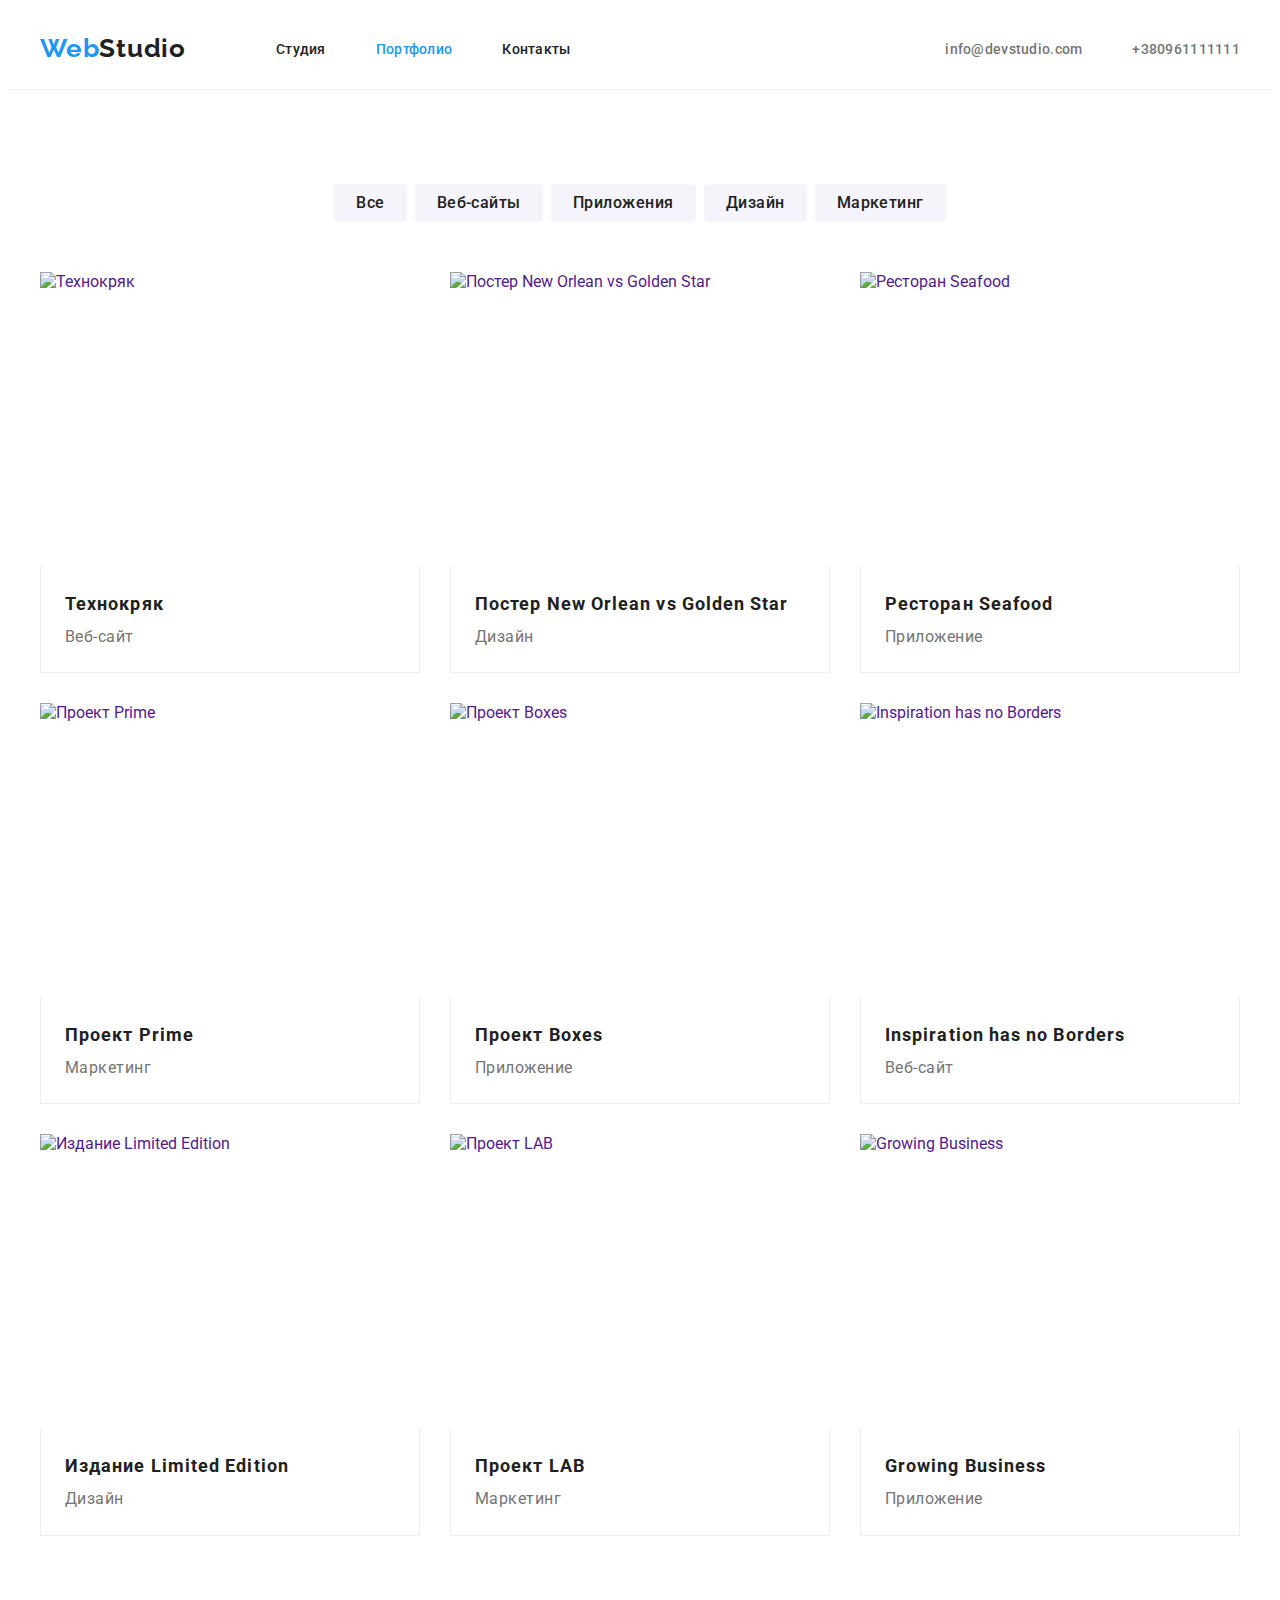
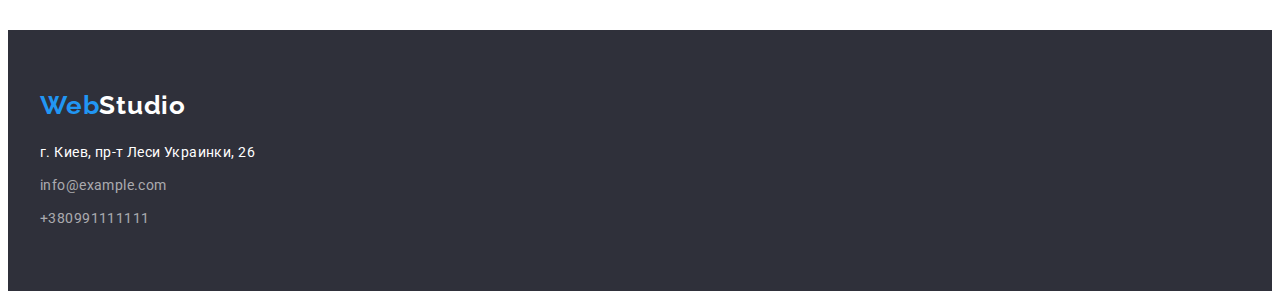
==== portfolio.html @ f522e21b "sprite" ====
<!DOCTYPE html>
<html lang="ru">
<head>
    <meta charset="UTF-8" />
    <meta http-equiv="X-UA-Compatible" content="IE=edge" />
    <meta name="viewport" content="width=device-width, initial-scale=1.0" />
    <title>WebStudio</title>
    <link rel="preconnect" href="https://fonts.gstatic.com" />
    <link
        href="https://fonts.googleapis.com/css2?family=Raleway:wght@700&family=Roboto:wght@400;500;700;900&display=swap"
        rel="stylesheet" />
    <link rel="stylesheet" href="https://cdnjs.cloudflare.com/ajax/libs/modern-normalize/1.1.0/modern-normalize.min.css"
        integrity="sha512-wpPYUAdjBVSE4KJnH1VR1HeZfpl1ub8YT/NKx4PuQ5NmX2tKuGu6U/JRp5y+Y8XG2tV+wKQpNHVUX03MfMFn9Q=="
        crossorigin="anonymous" referrerpolicy="no-referrer" />
    <link rel="stylesheet" href="./css/style.css" />
    
</head>

<body>
    <!-- Шапка сайта -->
    <header class="header">
        <div class="container header-container">
            <nav class="navigation">
                <a href="./index.html" class="logo link"> <span class="span-logo">Web</span>Studio</a>
                <ul class="menu">
                    <li class="menu-item list"><a class="menu-link link" href="./index.html">Студия</a></li>
                    <li class="menu-item list"><a class="menu-link current link" href="./portfolio.html">Портфолио</a></li>
                    <li class="menu-item list"><a class="menu-link link" href="">Контакты</a></li>
                </ul>
            </nav>
            <ul class="address-contaiter">
                <li class="address-item list"><a class="mail-link link" href="info@devstudio.com">info@devstudio.com</a>
                </li>
                <li class="address-item list"><a class="tel-link link" href="tel:+380961111111">+380961111111</a></li>
            </ul>
        </div>
    </header>
    <main>
        <!--Наши работы-->
        <section class="portfolio section">
            <div class="container portfolio-container">
                <h1 hidden>Наши работы</h1>
                <ul class="filter-list">
                    <li class="filter-item list">
                        <button class="filter-button" type="button">Все</button>
                    </li>
                    <li class="filter-item list">
                        <button class="filter-button" type="button">Веб-сайты</button>
                    </li>
                    <li class="filter-item list">
                        <button class="filter-button" type="button">Приложения</button>
                    </li>
                    <li class="filter-item list">
                        <button class="filter-button" type="button">Дизайн</button>
                    </li>
                    <li class="filter-item list">
                        <button class="filter-button" type="button">Маркетинг</button>
                    </li>
                </ul>
                <ul class="project-list">
                    <li class="project-item list">
                        <a class="project-link link" href="">
                            <img class="project-image" src="./img/portfolio1.jpg" alt="Технокряк" width="370" height="294">
                            <div class="project-item-content">
                                <h2 class="project-title">Технокряк</h2>
                                <p class="project-decr">Веб-сайт</p>
                            </div>
                        </a>
                    </li>
                    <li class="project-item list">
                        <a class="project-link link" href="">
                            <img class="project-image" src="./img/portfolio2.jpg" alt="Постер New Orlean vs Golden Star" width="370"
                                height="294">
                            <div class="project-item-content">
                                <h2 class="project-title">Постер <span lang="en">New Orlean vs Golden Star</span></h2>
                                <p class="project-decr">Дизайн</p>
                            </div>   
                        </a>
                    </li>
                    <li class="project-item list">
                        <a class="project-link link" href="">
                            <img class="project-image" src="./img/portfolio3.jpg" alt="Ресторан Seafood" width="370" height="294">
                            <div class="project-item-content">
                                <h2 class="project-title">Ресторан <span lang="en">Seafood</span></h2>
                                <p class="project-decr">Приложение</p>
                            </div>
                        </a>
                    </li>
                    <li class="project-item list">
                        <a class="project-link link" href="">
                            <img class="project-image" src="./img/portfolio4.jpg" alt="Проект Prime" width="370" height="294">
                            <div class="project-item-content">
                                <h2 class="project-title">Проект <span lang="en">Prime</span></h2>
                                <p class="project-decr">Маркетинг</p>
                                </a>
                            </div>
                    </li>
                    <li class="project-item list">
                        <a class="project-link link" href="">
                            <img class="project-image" src="./img/portfolio5.jpg" alt="Проект Boxes" width="370" height="294">
                            <div class="project-item-content">
                                <h2 class="project-title">Проект <span lang="en">Boxes</span></h2>
                                <p class="project-decr">Приложение</p>
                            </div>
                        </a>
                    </li>
                    <li class="project-item list">
                        <a class="project-link link" href="">
                            <img class="project-image" src="./img/portfolio6.jpg" alt="Inspiration has no Borders" width="370"
                                height="294">
                            <div class="project-item-content">
                                <h2 class="project-title" lang="en">Inspiration has no Borders</h2>
                                <p class="project-decr">Веб-сайт</p>
                            </div>      
                        </a>
                    </li>
                    <li class="project-item list">
                        <a class="project-link link" href="">
                            <img class="project-image" src="./img/portfolio7.jpg" alt="Издание Limited Edition" width="370"
                                height="294">
                            <div class="project-item-content">
                                <h2 class="project-title">Издание <span lang="en">Limited Edition</span></h2>
                                <p class="project-decr">Дизайн</p>
                            </div>    
                        </a>
                    </li>
                    <li class="project-item list">
                        <a class="project-link link" href="">
                            <img class="project-image" src="./img/portfolio8.jpg" alt="Проект LAB" width="370" height="294">
                            <div class="project-item-content">
                                <h2 class="project-title">Проект <span lang="en">LAB</span></h2>
                                <p class="project-decr">Маркетинг</p>
                            </div>
                        </a>
                    </li>
                    <li class="project-item list">
                        <a class="project-link link" href="">
                            <img class="project-image" src="./img/portfolio9.jpg" alt="Growing Business" width="370" height="294">
                            <div class="project-item-content">
                                <h2 class="project-title" lang="en">Growing Business</h2>
                                <p class="project-decr">Приложение</p>
                            </div>
                        </a>
                    </li>
                </ul>
            </div>
        </section>
    </main>
    <footer class="footer">
        <div class="container">
            <a class="logo-footer link" href="./index.html"> <span class="span-logo">Web</span>Studio</a>
            <address class="address">
                <ul class="address-list list">
                    <li class="address-item-footer">
                        <a class="location link" href="https://goo.gl/maps/w3A9TipmiTjofu6cA" target="_blank"
                            rel="noopener noreferrer">г.
                            Киев, пр-т Леси Украинки, 26</a>
                    </li>
                    <li class="address-item-footer"><a class="address-link link"
                            href="info@example.com">info@example.com</a></li>
                    <li class="address-item-footer"><a class="address-link link" href="+380991111111">+380991111111</a></li>
                </ul>
            </address>
        </div>
    </footer>
    </body>
    </html>
---- css/style.css ----
:root {
  --ptimary-text-color: #757575;
  --title-text-color: #212121;
  --accent-color: #2196f3;
  --primary-white-color: #ffffff;
  --main-font: Roboto, sans-serif;
  --dark-grey-background-color: #2f303a;
  --light-grey-background-color: #f5f4fa;
  --rgba-grey-color: rgba(255, 255, 255, 0.6);
  --list-gap: 30px;
}

.link {
  text-decoration: none;
}

.list {
  margin: 0;
  padding: 0;
  list-style: none;
}

h1,
h2,
h3,
h4,
h5,
h6,
p {
  margin-top: 0px;
  margin-bottom: 0px;
}

ul,
ol {
  margin-top: 0px;
  margin-bottom: 0px;
  padding-left: 0px;
}

img {
  display: block;
}

body {
  color: var(--ptimary-text-color);
  background-color: var(--primary-white-color);
  font-family: var(--main-font);
}
/* ====COMPONENTS==== */
.container {
  width: 1200px;
  margin: 0 auto;
  padding-left: 15px;
  padding-right: 15px;
}

.section {
  padding-top: 94px;
  padding-bottom: 94px;
}

.section-title {
  color: var(--title-text-color);
  font-weight: 700;
  font-size: 36px;
  line-height: 1.17;
  letter-spacing: 0.03em;
  margin-bottom: 50px;
  text-align: center;
}

/*====Header====*/
.header {
  padding-top: 25px;
  padding-bottom: 25px;
  border-bottom: 1px solid #ececec;
}

.header-container {
  display: flex;
  align-items: center;
  justify-content: space-between;
}

.navigation {
  display: flex;
  align-items: center;
}

.menu {
  display: flex;
  align-items: center;
}

.menu-item:not(:last-child) {
  margin-right: 50px;
}

.address-contaiter {
  display: flex;
  align-items: center;
}

.address-item:not(:last-child) {
  margin-right: 50px;
}

.logo {
  color: var(--title-text-color);
  font-family: Raleway, sans-serif;
  font-weight: 700;
  font-size: 26px;
  line-height: 1.2;
  letter-spacing: 0.03em;
  margin-right: 90px;
}

.span-logo {
  color: var(--accent-color);
}

.menu-link {
  color: var(--title-text-color);
  font-weight: 500;
  font-size: 14px;
  line-height: 1.14;
  letter-spacing: 0.02em;
}

.menu-link.current {
  color: var(--accent-color);
}

.menu-link:hover,
.menu-link:focus {
  color: var(--accent-color);
}

.mail-link {
  color: var(--ptimary-text-color);
  font-weight: 500;
  font-size: 14px;
  line-height: 1.14;
  letter-spacing: 0.02em;
}

.mail-link:hover,
.mail-link:focus {
  color: var(--accent-color);
}

.tel-link {
  color: var(--ptimary-text-color);
  font-weight: 500;
  font-size: 14px;
  line-height: 1.14;
  letter-spacing: 0.02em;
}

.tel-link:hover,
.tel-link:focus {
  color: var(--accent-color);
}
/* ====END Header==== */
/*====Hero====*/
.hero {
  background-color: var(--dark-grey-background-color);
  text-align: center;
  padding-top: 200px;
  padding-bottom: 200px;
}

.hero-title {
  color: var(--primary-white-color);
  font-weight: 900;
  font-size: 44px;
  line-height: 1.36;
  letter-spacing: 0.06em;
  text-transform: uppercase;
  max-width: 696px;
  margin: 0 auto;
  margin-bottom: 30px;
}

.modal-btn {
  font-weight: 700;
  font-size: 16px;
  line-height: 1.88;
  letter-spacing: 0.06em;
  background-color: var(--accent-color);
  color: var(--primary-white-color);
  cursor: pointer;
  font-family: inherit;
  text-align: center;
  border: none;
  border-radius: 4px;
  padding: 10px 30px;
}

.modal-btn:hover,
.modal-btn:focus {
  background-color: var(--accent-color);
  color: var(--primary-white-color);
}
/* ====End Hero====*/

/* ====Advantages section==== */

.advantages-list {
  display: flex;
  flex-wrap: wrap;
  margin-left: calc(-1 * var(--list-gap));
  margin-top: calc(-1 * var(--list-gap));
}

.advantages-item {
  margin-left: var(--list-gap);
  margin-top: var(--list-gap);
  flex-basis: calc((100% - 4 * var(--list-gap)) / 4);
}

.advantages-title {
  font-weight: 700;
  font-size: 14px;
  line-height: 1.14;
  letter-spacing: 0.03em;
  color: var(--title-text-color);
  text-transform: uppercase;
  margin-bottom: 10px;
}

.advantages-discription {
  font-weight: 400;
  font-size: 14px;
  line-height: 1.71;
  letter-spacing: 0.03em;
  color: var(--ptimary-text-color);
}
/* ====End Advantages section==== */

/* ====Servise section==== */
.servise-section {
  padding-top: 0px;
}
.servise-list {
  display: flex;
  flex-wrap: wrap;
  margin-left: -30px;
  margin-top: -30px;
}

.servise-item {
  margin-left: 30px;
  margin-top: 30px;
  flex-basis: calc((100% - 90px) / 3);
}

/* ====End Servise section==== */

/* ====Team section===== */
.team-list {
  display: flex;
  flex-wrap: wrap;
  margin-left: calc(-1 * var(--list-gap));
  margin-top: calc(-1 * var(--list-gap));
}

.team-item {
  background-color: var(--primary-white-color);
  display: block;
  margin-left: var(--list-gap);
  margin-top: var(--list-gap);
  flex-basis: calc((100% - 4 * var(--list-gap)) / 4);
  text-align: center;
  border-radius: 0px 0px 4px 4px;
  box-shadow: 0px 1px 3px rgba(0, 0, 0, 0.12), 0px 1px 1px rgba(0, 0, 0, 0.14),
    0px 2px 1px rgba(0, 0, 0, 0.2);
}

.team-section {
  background-color: var(--light-grey-background-color);
}

.team-item-contant {
  padding-top: 30px;
  padding-bottom: 30px;
}

.mamber-name {
  font-weight: 500;
  font-size: 16px;
  line-height: 1.19;
  letter-spacing: 0.03em;
  color: var(--title-text-color);
  margin-bottom: 10px;
}

.mamber-profession {
  font-weight: 400;
  font-size: 16px;
  line-height: 1.19;
  letter-spacing: 0.03em;
}
/*====End Team section====*/

/* ====Footer==== */
.footer {
  background-color: var(--dark-grey-background-color);
  padding-top: 60px;
  padding-bottom: 60px;
  margin-right: auto;
}

.logo-footer {
  display: block;
  color: var(--primary-white-color);
  font-family: Raleway, sans-serif;
  font-weight: 700;
  font-size: 26px;
  line-height: 1.2;
  letter-spacing: 0.03em;
  margin-bottom: 20px;
}

.span-logo {
  color: var(--accent-color);
}

.address-link {
  color: var(--rgba-grey-color);
  font-style: normal;
  font-weight: 400;
  font-size: 14px;
  line-height: 1.71;
  letter-spacing: 0.03em;
}

.address-item-footer:not(:last-child) {
  margin-bottom: 9px;
}

.location {
  color: var(--primary-white-color);
  font-style: normal;
  font-weight: 400;
  font-size: 14px;
  line-height: 1.71;
  letter-spacing: 0.03em;
  margin-bottom: 9px;
}
/* ====End Footer==== */

/* Portfolio */
/*====Portfolio section==== */
.filter-list {
  display: flex;
  justify-content: center;
  margin-bottom: 50px;
}

.filter-button {
  color: var(--title-text-color);
  background-color: var(--light-grey-background-color);
  font-family: inherit;
  font-weight: 500;
  font-size: 16px;
  line-height: 1.63;
  letter-spacing: 0.03em;
  text-align: center;
  cursor: pointer;
  padding: 6px 22px;
  border: none;
  border-radius: 4px;
}

.filter-item:not(:last-child) {
  margin-right: 8px;
}

.filter-button:hover,
.filter-button:focus {
  color: var(--primary-white-color);
  background-color: var(--accent-color);
}

.project-list {
  display: flex;
  flex-wrap: wrap;
  text-align: left;
  margin-left: calc(-1 * var(--list-gap));
  margin-top: calc(-1 * var(--list-gap));
}

.project-item {
  margin-left: var(--list-gap);
  margin-top: var(--list-gap);
  flex-basis: calc((100% - 3 * var(--list-gap)) / 3);
  background-color: var(--primary-white-color);
}

.project-item-content {
  padding: 20px 24px;
  border-right: 1px solid #eeeeee;
  border-bottom: 1px solid #eeeeee;
  border-left: 1px solid #eeeeee;
}

.project-title {
  color: var(--title-text-color);
  font-weight: 700;
  font-size: 18px;
  line-height: 2;
  letter-spacing: 0.06em;
}

.project-decr {
  color: var(--ptimary-text-color);
  font-weight: 400;
  font-size: 16px;
  line-height: 1.88;
  letter-spacing: 0.03em;
}
/*====End Portfolio section==== */
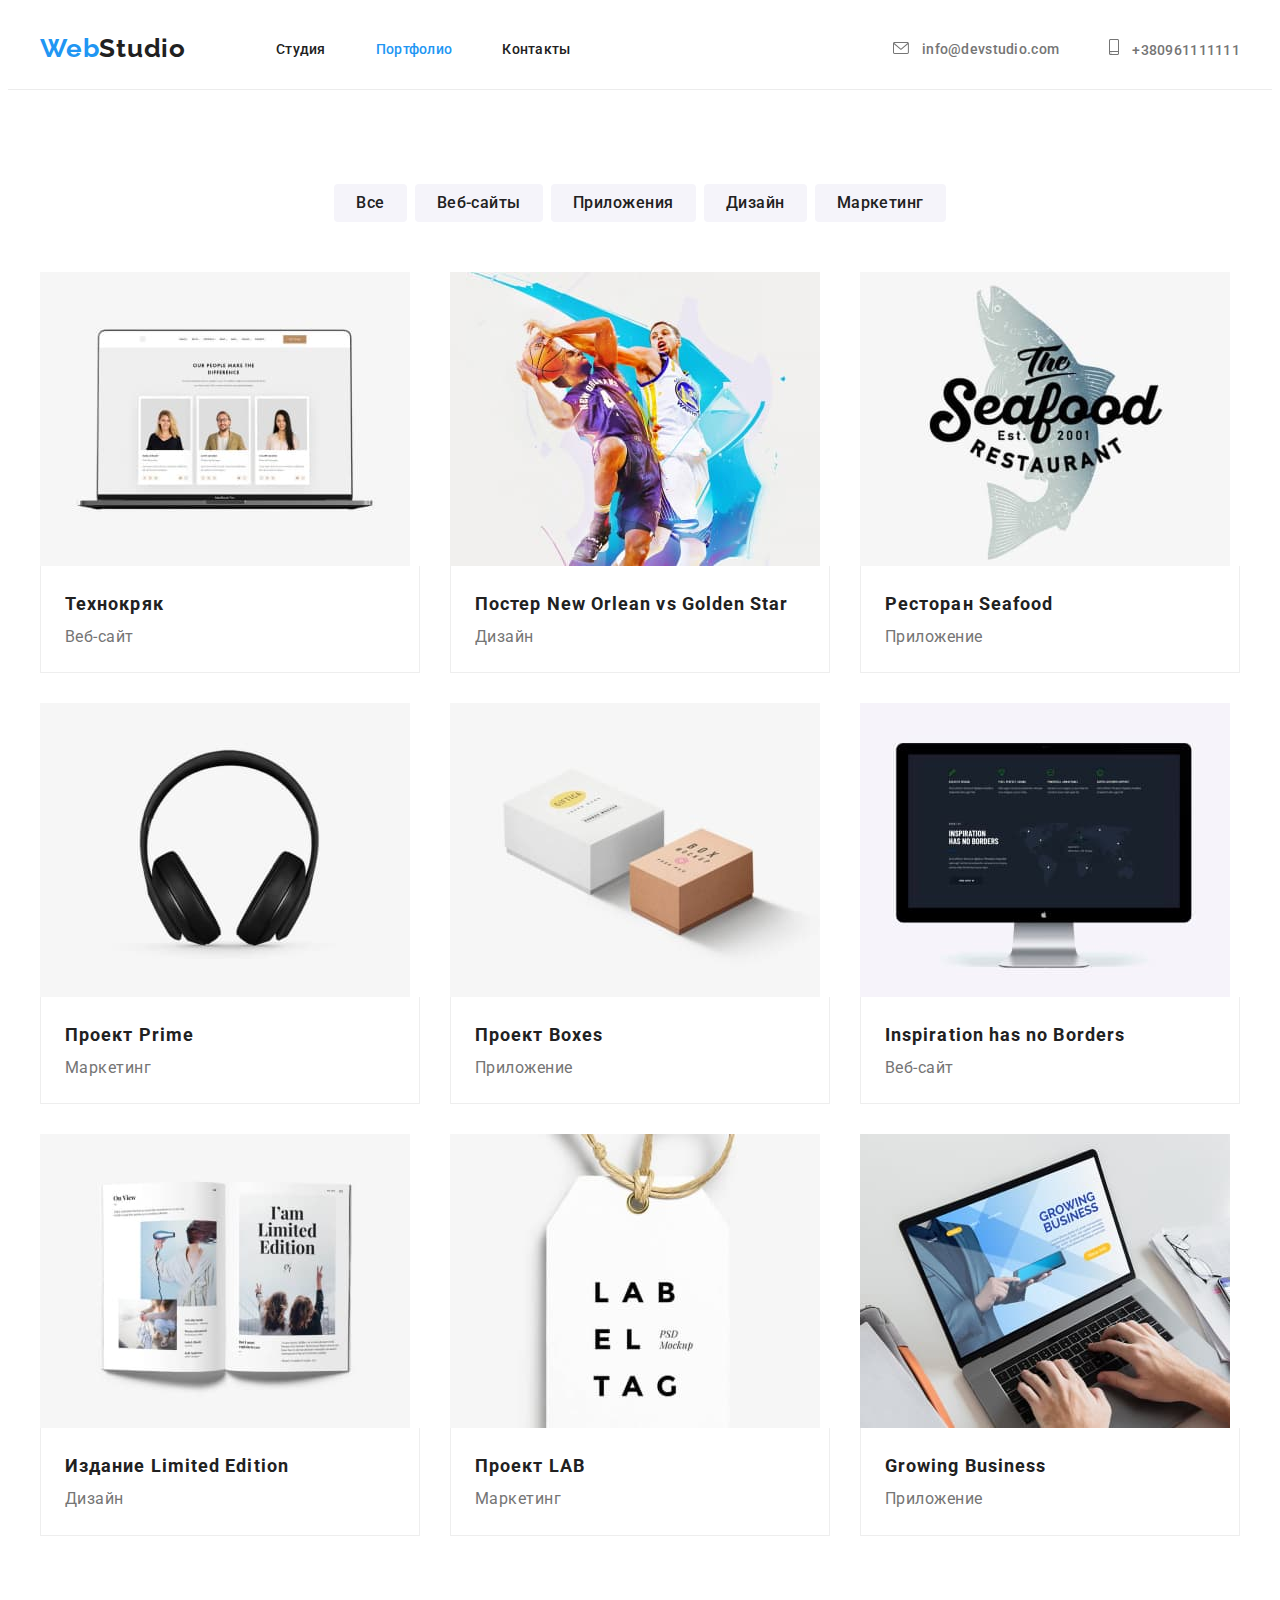
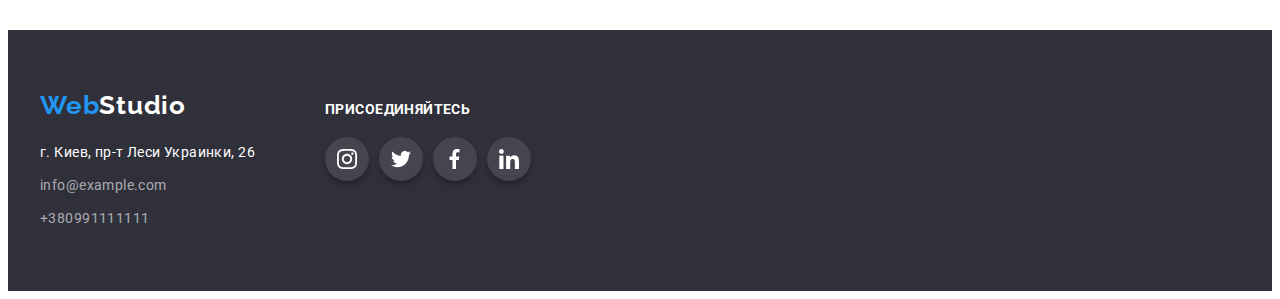
==== commit e8d29182: "задает оформление иконок и декоративных эффектов" ====
--- a/portfolio.html
+++ b/portfolio.html
@@ -15,25 +15,33 @@
     <link rel="stylesheet" href="./css/style.css" />
     
 </head>
-
 <body>
-    <!-- Шапка сайта -->
+    <!--Шапка-->
     <header class="header">
-        <div class="container header-container">
-            <nav class="navigation">
-                <a href="./index.html" class="logo link"> <span class="span-logo">Web</span>Studio</a>
-                <ul class="menu">
-                    <li class="menu-item list"><a class="menu-link link" href="./index.html">Студия</a></li>
-                    <li class="menu-item list"><a class="menu-link current link" href="./portfolio.html">Портфолио</a></li>
-                    <li class="menu-item list"><a class="menu-link link" href="">Контакты</a></li>
-                </ul>
-            </nav>
-            <ul class="address-contaiter">
-                <li class="address-item list"><a class="mail-link link" href="info@devstudio.com">info@devstudio.com</a>
-                </li>
-                <li class="address-item list"><a class="tel-link link" href="tel:+380961111111">+380961111111</a></li>
+    <div class="container header-container">
+        <nav class="navigation">
+            <a href="./index.html" class="logo link"> <span class="span-logo">Web</span>Studio</a>
+            <ul class="menu">
+                <li class="menu-item list"><a class="menu-link link" href="./index.html">Студия</a></li>
+                <li class="menu-item list"><a class="menu-link current link" href="./portfolio.html">Портфолио</a></li>
+                <li class="menu-item list"><a class="menu-link link" href="">Контакты</a></li>
             </ul>
-        </div>
+        </nav>
+        <ul class="address-contaiter">
+            <li class="address-item list"><a class="mail-link link" href="info@devstudio.com">
+                    <svg class="mail-icon">
+                        <use href="./img/sprite.svg#icon-envelope"></use>
+                    </svg> info@devstudio.com
+                </a>
+            </li>
+            <li class="address-item list">
+                <a class="tel-link link" href="tel:+380961111111">
+                    <svg class="phone-icon">
+                        <use href="./img/sprite.svg#icon-smartphone"></use>
+                    </svg> +380961111111</a>
+            </li>
+        </ul>
+    </div>
     </header>
     <main>
         <!--Наши работы-->
@@ -147,20 +155,56 @@
         </section>
     </main>
     <footer class="footer">
-        <div class="container">
-            <a class="logo-footer link" href="./index.html"> <span class="span-logo">Web</span>Studio</a>
-            <address class="address">
-                <ul class="address-list list">
-                    <li class="address-item-footer">
-                        <a class="location link" href="https://goo.gl/maps/w3A9TipmiTjofu6cA" target="_blank"
-                            rel="noopener noreferrer">г.
-                            Киев, пр-т Леси Украинки, 26</a>
-                    </li>
-                    <li class="address-item-footer"><a class="address-link link"
-                            href="info@example.com">info@example.com</a></li>
-                    <li class="address-item-footer"><a class="address-link link" href="+380991111111">+380991111111</a></li>
+        <div class="container footer-container">
+            <div class="fooder-logo-address">
+                <a class="logo-footer link" href="./index.html"> <span class="span-logo">Web</span>Studio</a>
+                <address class="address">
+                    <ul class="address-list list">
+                        <li class="address-item-footer">
+                            <a class="location link" href="https://goo.gl/maps/w3A9TipmiTjofu6cA" target="_blank"
+                                rel="noopener noreferrer">г.
+                                Киев, пр-т Леси Украинки, 26</a>
+                        </li>
+                        <li class="address-item-footer"><a class="address-link link"
+                                href="info@example.com">info@example.com</a></li>
+                        <li class="address-item-footer"><a class="address-link link" href="+380991111111">+380991111111</a>
+                        </li>
+                    </ul>
+                </address>
+            </div>
+            <div class="footer-social">
+                <h3 class="footer-social-list-title">Присоединяйтесь</h3>
+                <ul class="footer-social-list list">
+                    <li class="footer-social-list-item">
+                        <a href="" class="footer-social-list-link">
+                            <svg class="footer-social-list-icon">
+                                <use href="./img/sprite.svg#icon-instagram"></use>
+                            </svg>
+                        </a>
+                    </li>
+                    <li class="footer-social-list-item">
+                        <a href="" class="footer-social-list-link">
+                            <svg class="footer-social-list-icon">
+                                <use href="./img/sprite.svg#icon-twitter"></use>
+                            </svg>
+                        </a>
+                    </li>
+                    <li class="footer-social-list-item">
+                        <a href="" class="footer-social-list-link">
+                            <svg class="footer-social-list-icon">
+                                <use href="./img/sprite.svg#icon-facebook"></use>
+                            </svg>
+                        </a>
+                    </li>
+                    <li class="footer-social-list-item">
+                        <a href="" class="footer-social-list-link">
+                            <svg class="footer-social-list-icon">
+                                <use href="./img/sprite.svg#icon-linkedin"></use>
+                            </svg>
+                        </a>
+                    </li>
                 </ul>
-            </address>
+            </div>
         </div>
     </footer>
     </body>
--- a/css/style.css
+++ b/css/style.css
@@ -145,30 +145,60 @@
   letter-spacing: 0.02em;
 }
 
+.tel-link {
+  color: var(--ptimary-text-color);
+  font-weight: 500;
+  font-size: 14px;
+  line-height: 1.14;
+  letter-spacing: 0.02em;
+}
+
 .mail-link:hover,
 .mail-link:focus {
   color: var(--accent-color);
 }
 
-.tel-link {
-  color: var(--ptimary-text-color);
-  font-weight: 500;
-  font-size: 14px;
-  line-height: 1.14;
-  letter-spacing: 0.02em;
-}
-
 .tel-link:hover,
 .tel-link:focus {
   color: var(--accent-color);
 }
+
+.phone-icon {
+  width: 10px;
+  height: 16px;
+  margin-right: 10px;
+  fill: currentColor;
+}
+
+.mail-icon {
+  width: 16px;
+  height: 12px;
+  margin-right: 10px;
+  fill: currentColor;
+}
+
+.phone-icon:hover,
+.phone-icon:focus {
+  fill: var(--accent-color);
+}
+
 /* ====END Header==== */
+
 /*====Hero====*/
 .hero {
+  max-width: 1600px;
+  height: 600px;
+  background-image: linear-gradient(rgba(47, 48, 58, 0.4), rgba(47, 48, 58, 0.4)),
+    url('../img/hero-bg.jpg');
+  background-repeat: no-repeat;
+  background-size: cover;
+  background-position: center;
   background-color: var(--dark-grey-background-color);
   text-align: center;
   padding-top: 200px;
   padding-bottom: 200px;
+  margin-left: auto;
+  margin-right: auto;
 }
 
 .hero-title {
@@ -206,6 +236,21 @@
 /* ====End Hero====*/
 
 /* ====Advantages section==== */
+
+.advantages-icon {
+  display: flex;
+  justify-content: center;
+  align-items: center;
+  width: 270px;
+  height: 120px;
+  background-color: #f5f4fa;
+  margin-bottom: 30px;
+}
+
+.advantages-icon-item {
+  width: 70px;
+  height: 70px;
+}
 
 .advantages-list {
   display: flex;
@@ -280,11 +325,40 @@
 
 .team-section {
   background-color: var(--light-grey-background-color);
+  padding-bottom: 94px;
+}
+
+.social-list {
+  display: flex;
+  justify-content: space-between;
 }
 
 .team-item-contant {
   padding-top: 30px;
   padding-bottom: 30px;
+  padding-right: 32px;
+  padding-left: 32px;
+}
+
+.social-list-link {
+  display: flex;
+  justify-content: center;
+  align-items: center;
+  width: 44px;
+  height: 44px;
+  border-radius: 50%;
+  fill: #afb1b8;
+}
+
+.social-list-link:hover,
+.social-list-link:focus {
+  background-color: var(--accent-color);
+  fill: #ffffff;
+}
+
+.social-list-icon {
+  width: 20px;
+  height: 20px;
 }
 
 .mamber-name {
@@ -301,8 +375,34 @@
   font-size: 16px;
   line-height: 1.19;
   letter-spacing: 0.03em;
+  margin-bottom: 16px;
 }
 /*====End Team section====*/
+
+/*====Clients====*/
+.clients-list {
+  display: flex;
+  justify-content: space-between;
+}
+
+.clients-link {
+  display: flex;
+  justify-content: center;
+  align-items: center;
+  border: 1px solid rgba(175, 177, 184, 1);
+  width: 170px;
+  height: 92px;
+  border-radius: 4px;
+  fill: #afb1b8;
+}
+
+.clients-link:focus,
+.clients-link:hover {
+  border: 1px solid var(--accent-color);
+  fill: var(--accent-color);
+}
+
+/*====END Clients====*/
 
 /* ====Footer==== */
 .footer {
@@ -349,6 +449,62 @@
   letter-spacing: 0.03em;
   margin-bottom: 9px;
 }
+
+.footer-social-list-title {
+  font-weight: 700;
+  font-size: 14px;
+  line-height: 1.14;
+  letter-spacing: 0.03em;
+  color: var(--primary-white-color);
+  text-transform: uppercase;
+  margin-bottom: 20px;
+}
+
+.footer-container {
+  display: flex;
+  align-items: baseline;
+}
+
+.footer-social-list-icon {
+  width: 20px;
+  height: 20px;
+}
+.fooder-logo-address {
+  display: flex;
+  flex-direction: column;
+}
+.footer-social {
+  display: flex;
+  flex-direction: column;
+  margin-left: 70px;
+}
+.footer-social-list {
+  display: flex;
+  align-items: center;
+  justify-content: flex-start;
+}
+
+.footer-social-list-item:not(:last-child) {
+  margin-right: 10px;
+}
+
+.footer-social-list-link {
+  display: flex;
+  justify-content: center;
+  align-items: center;
+  width: 44px;
+  height: 44px;
+  border-radius: 50%;
+  fill: #ffffff;
+  box-shadow: 0px 4px 4px 0px rgba(0, 0, 0, 0.25);
+  background-color: #44454e;
+}
+
+.footer-social-list-link:hover,
+.footer-social-list-link:focus {
+  background-color: var(--accent-color);
+  fill: #ffffff;
+}
 /* ====End Footer==== */
 
 /* Portfolio */
@@ -382,6 +538,7 @@
 .filter-button:focus {
   color: var(--primary-white-color);
   background-color: var(--accent-color);
+  box-shadow: 0px 4px 4px 0px rgba(0, 0, 0, 0.25);
 }
 
 .project-list {
@@ -399,6 +556,11 @@
   background-color: var(--primary-white-color);
 }
 
+.project-item:focus,
+.project-item:hover {
+  box-shadow: 0px 4px 4px 0px rgba(0, 0, 0, 0.25);
+}
+
 .project-item-content {
   padding: 20px 24px;
   border-right: 1px solid #eeeeee;
